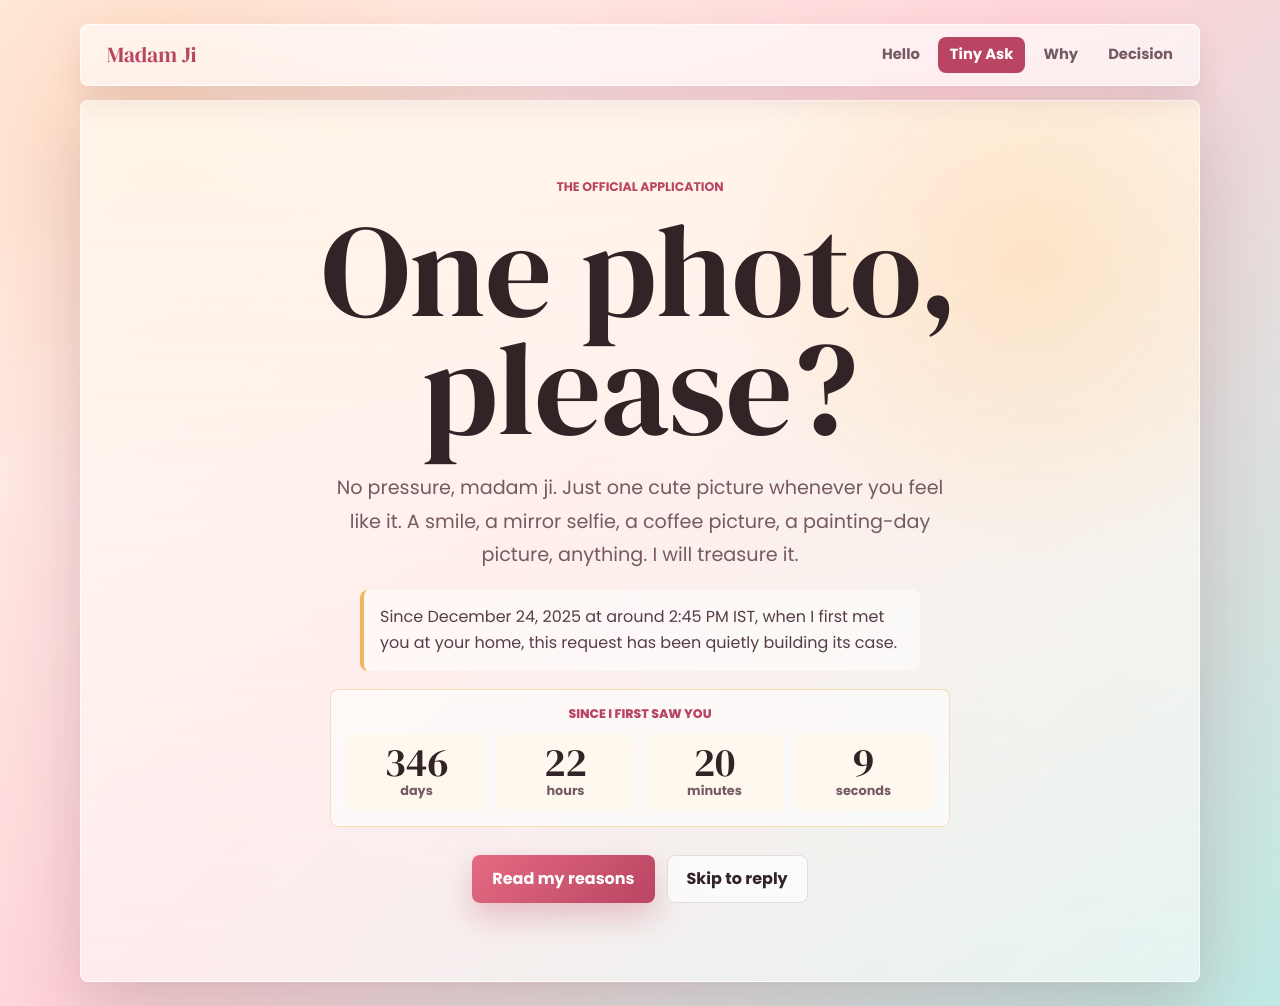
==== ask.html @ c01b5b49 "initial commit" ====
<!DOCTYPE html>
<html lang="en">
  <head>
    <meta charset="UTF-8" />
    <meta name="viewport" content="width=device-width, initial-scale=1.0" />
    <meta name="theme-color" content="#fff8ed" />
    <meta name="apple-mobile-web-app-capable" content="yes" />
    <title>The Request</title>
    <link rel="preconnect" href="https://fonts.googleapis.com" />
    <link rel="preconnect" href="https://fonts.gstatic.com" crossorigin />
    <link
      href="https://fonts.googleapis.com/css2?family=DM+Serif+Display&family=Poppins:wght@400;500;600;700&display=swap"
      rel="stylesheet"
    />
    <link rel="stylesheet" href="./styles.css" />
  </head>
  <body>
    <main class="page">
      <nav class="nav" aria-label="Pages">
        <a class="brand" href="./index.html">Madam Ji</a>
        <div>
          <a href="./index.html">Hello</a>
          <a aria-current="page" href="./ask.html">Tiny Ask</a>
          <a href="./reasons.html">Why</a>
          <a href="./reply.html">Decision</a>
        </div>
      </nav>

      <section class="panel">
        <p class="kicker">The official application</p>
        <h1>One photo, please?</h1>
        <p class="message">
          No pressure, madam ji. Just one cute picture whenever you feel like
          it. A smile, a mirror selfie, a coffee picture, a painting-day
          picture, anything. I will treasure it.
        </p>
        <p class="memory-line">
          Since December 24, 2025 at around 2:45 PM IST, when I first met you at
          your home, this request has been quietly building its case.
        </p>
        <div class="countdown" aria-label="Time since first meeting">
          <p class="countdown-label">Since I first saw you</p>
          <div class="countdown-grid" id="firstMeetCountdown">
            <span><strong id="countDays">0</strong> days</span>
            <span><strong id="countHours">0</strong> hours</span>
            <span><strong id="countMinutes">0</strong> minutes</span>
            <span><strong id="countSeconds">0</strong> seconds</span>
          </div>
        </div>
        <div class="actions">
          <a class="button primary" href="./reasons.html">Read my reasons</a>
          <a class="button secondary" href="./reply.html">Skip to reply</a>
        </div>
      </section>
    </main>
    <script src="./script.js"></script>
  </body>
</html>
---- styles.css ----
:root {
  --ink: #322327;
  --muted: #755963;
  --rose: #e56a82;
  --rose-dark: #b94562;
  --gold: #f4b65d;
  --cream: #fff8ed;
  --peach: #ffd8bf;
  --aqua: #7ecdc4;
  --blue: #1f6f8b;
  --white: #ffffff;
  --shadow: 0 24px 70px rgba(100, 48, 63, 0.22);
}

* {
  box-sizing: border-box;
}

html {
  min-height: 100%;
  -webkit-text-size-adjust: 100%;
  text-size-adjust: 100%;
}

body {
  min-height: 100vh;
  min-height: 100dvh;
  margin: 0;
  padding: env(safe-area-inset-top) env(safe-area-inset-right) env(safe-area-inset-bottom) env(safe-area-inset-left);
  color: var(--ink);
  font-family: "Poppins", system-ui, -apple-system, BlinkMacSystemFont, "Segoe UI", sans-serif;
  background:
    radial-gradient(circle at 12% 12%, rgba(255, 216, 191, 0.9), transparent 28%),
    linear-gradient(135deg, #fff8ed 0%, #ffd4d8 46%, #bfe9e3 100%);
  -webkit-font-smoothing: antialiased;
  text-rendering: geometricPrecision;
}

button,
a {
  -webkit-tap-highlight-color: rgba(185, 69, 98, 0.18);
}

.page {
  width: min(1120px, calc(100% - 32px));
  margin: 0 auto;
  padding: 24px 0;
}

.nav {
  display: flex;
  position: relative;
  z-index: 5;
  align-items: center;
  justify-content: space-between;
  gap: 14px;
  margin-bottom: 14px;
  padding: 12px 14px;
  border: 1px solid rgba(255, 255, 255, 0.72);
  border-radius: 8px;
  background: rgba(255, 255, 255, 0.62);
  box-shadow: 0 12px 32px rgba(100, 48, 63, 0.12);
  -webkit-backdrop-filter: blur(10px);
  backdrop-filter: blur(10px);
}

.nav div {
  display: flex;
  flex-wrap: wrap;
  justify-content: flex-end;
  gap: 6px;
}

.nav a {
  display: inline-flex;
  align-items: center;
  min-height: 36px;
  padding: 0 12px;
  border-radius: 8px;
  color: var(--muted);
  font-size: 0.92rem;
  font-weight: 700;
  text-decoration: none;
}

.nav a[aria-current="page"] {
  color: var(--white);
  background: var(--rose-dark);
}

.nav .brand {
  color: var(--rose-dark);
  font-family: "DM Serif Display", Georgia, serif;
  font-size: 1.35rem;
  font-weight: 400;
}

.hero {
  position: relative;
  display: grid;
  min-height: calc(100vh - 118px);
  overflow: hidden;
  border: 1px solid rgba(255, 255, 255, 0.72);
  border-radius: 8px;
  background: linear-gradient(180deg, rgba(255, 248, 237, 0.82), rgba(255, 255, 255, 0.48));
  box-shadow: var(--shadow);
}

.panel {
  min-height: calc(100vh - 118px);
  padding: clamp(34px, 7vw, 78px);
  border: 1px solid rgba(255, 255, 255, 0.72);
  border-radius: 8px;
  background:
    radial-gradient(circle at 85% 18%, rgba(255, 189, 104, 0.28), transparent 26%),
    linear-gradient(180deg, rgba(255, 248, 237, 0.86), rgba(255, 255, 255, 0.54));
  box-shadow: var(--shadow);
  text-align: center;
}

.panel h1 {
  max-width: 760px;
  margin-right: auto;
  margin-left: auto;
}

.panel > .button {
  margin-top: 30px;
}

.reply-panel {
  display: grid;
  align-content: center;
}

.skyline {
  position: absolute;
  inset: 0;
  overflow: hidden;
  background: linear-gradient(180deg, rgba(255, 239, 218, 0.3), rgba(126, 205, 196, 0.35));
}

.sun {
  position: absolute;
  top: 76px;
  right: 14%;
  width: 120px;
  aspect-ratio: 1;
  border-radius: 50%;
  background: #ffbd68;
  box-shadow: 0 0 0 16px rgba(255, 189, 104, 0.18);
}

.cloud,
.tower,
.dome,
.sea {
  position: absolute;
  display: block;
}

.cloud {
  width: 124px;
  height: 34px;
  border-radius: 999px;
  background: rgba(255, 255, 255, 0.72);
}

.cloud::before,
.cloud::after {
  content: "";
  position: absolute;
  bottom: 8px;
  border-radius: 50%;
  background: inherit;
}

.cloud::before {
  left: 20px;
  width: 44px;
  height: 44px;
}

.cloud::after {
  right: 22px;
  width: 58px;
  height: 58px;
}

.cloud-one {
  top: 92px;
  left: 10%;
}

.cloud-two {
  top: 158px;
  right: 25%;
  width: 92px;
  transform: scale(0.82);
  opacity: 0.68;
}

.tower {
  bottom: 96px;
  width: 84px;
  height: 224px;
  border-radius: 42px 42px 0 0;
  background: linear-gradient(180deg, #8a5a69, #4f566f);
}

.tower::before {
  content: "";
  position: absolute;
  left: 50%;
  bottom: 100%;
  width: 18px;
  height: 64px;
  transform: translateX(-50%);
  border-radius: 14px 14px 0 0;
  background: #4f566f;
}

.tower::after {
  content: "";
  position: absolute;
  inset: 38px 18px auto;
  height: 128px;
  background-image: radial-gradient(circle, rgba(255, 248, 237, 0.7) 2px, transparent 3px);
  background-size: 18px 22px;
}

.tower-one {
  left: 8%;
}

.tower-two {
  right: 8%;
  height: 188px;
  width: 74px;
  opacity: 0.9;
}

.dome {
  left: 50%;
  bottom: 96px;
  width: 240px;
  height: 148px;
  transform: translateX(-50%);
  border-radius: 120px 120px 0 0;
  background: linear-gradient(180deg, #b94562, #6d5367);
}

.dome::before,
.dome::after {
  content: "";
  position: absolute;
  bottom: 0;
  width: 72px;
  height: 96px;
  border-radius: 40px 40px 0 0;
  background: #74546a;
}

.dome::before {
  left: -46px;
}

.dome::after {
  right: -46px;
}

.sea {
  left: -8%;
  right: -8%;
  height: 128px;
  border-radius: 50% 50% 0 0;
  background: rgba(31, 111, 139, 0.92);
}

.sea-one {
  bottom: -58px;
}

.sea-two {
  bottom: -28px;
  opacity: 0.7;
  background: rgba(126, 205, 196, 0.8);
}

.content {
  position: relative;
  z-index: 1;
  align-self: center;
  width: min(680px, calc(100% - 32px));
  margin: 0 auto;
  padding: 48px 0 152px;
  text-align: center;
}

.kicker {
  margin: 0 0 14px;
  color: var(--rose-dark);
  font-size: 0.78rem;
  font-weight: 700;
  letter-spacing: 0;
  text-transform: uppercase;
}

h1 {
  margin: 0;
  font-family: "DM Serif Display", Georgia, serif;
  font-size: clamp(4rem, 12vw, 8.2rem);
  font-weight: 400;
  line-height: 0.9;
}

.message {
  max-width: 610px;
  margin: 24px auto 0;
  color: var(--muted);
  font-size: clamp(1rem, 2vw, 1.2rem);
  line-height: 1.75;
}

.message span {
  color: var(--rose-dark);
  font-weight: 700;
}

.memory-line {
  width: min(560px, 100%);
  margin: 18px auto 0;
  padding: 14px 16px;
  border-left: 4px solid var(--gold);
  border-radius: 8px;
  color: #563e47;
  background: rgba(255, 255, 255, 0.58);
  line-height: 1.65;
  text-align: left;
}

.countdown {
  width: min(620px, 100%);
  margin: 18px auto 0;
  padding: 16px;
  border: 1px solid rgba(244, 182, 93, 0.42);
  border-radius: 8px;
  background: rgba(255, 255, 255, 0.62);
}

.countdown-label {
  margin: 0 0 10px;
  color: var(--rose-dark);
  font-size: 0.78rem;
  font-weight: 800;
  text-transform: uppercase;
}

.countdown-grid {
  display: grid;
  grid-template-columns: repeat(4, 1fr);
  gap: 10px;
}

.countdown-grid span {
  display: grid;
  min-height: 76px;
  align-content: center;
  border-radius: 8px;
  color: var(--muted);
  background: rgba(255, 248, 237, 0.82);
  font-size: 0.8rem;
  font-weight: 700;
}

.countdown-grid strong {
  display: block;
  color: var(--ink);
  font-family: "DM Serif Display", Georgia, serif;
  font-size: clamp(1.7rem, 5vw, 2.5rem);
  font-weight: 400;
  line-height: 1;
}

.note {
  width: min(560px, 100%);
  margin: 28px auto 0;
  padding: 18px 22px;
  border: 1px solid rgba(229, 106, 130, 0.24);
  border-radius: 8px;
  background: rgba(255, 255, 255, 0.56);
  -webkit-backdrop-filter: blur(10px);
  backdrop-filter: blur(10px);
}

.note p {
  margin: 0;
  color: #563e47;
  line-height: 1.65;
}

.actions {
  display: flex;
  justify-content: center;
  flex-wrap: wrap;
  gap: 12px;
  margin-top: 28px;
}

.button {
  display: inline-flex;
  align-items: center;
  justify-content: center;
  min-height: 48px;
  padding: 0 20px;
  border: 0;
  border-radius: 8px;
  color: var(--ink);
  font: inherit;
  font-weight: 700;
  text-decoration: none;
  cursor: pointer;
  transition: transform 180ms ease, box-shadow 180ms ease, background 180ms ease;
}

.button:hover,
.button:focus-visible {
  transform: translateY(-2px);
}

.primary {
  color: var(--white);
  background: linear-gradient(135deg, var(--rose), var(--rose-dark));
  box-shadow: 0 14px 30px rgba(185, 69, 98, 0.28);
}

.secondary {
  background: rgba(255, 255, 255, 0.7);
  box-shadow: inset 0 0 0 1px rgba(117, 89, 99, 0.18);
}

.tiny {
  min-height: 24px;
  margin: 18px 0 0;
  color: #6d5367;
  font-size: 0.92rem;
}

.cute-popup {
  position: fixed;
  inset: 0;
  z-index: 20;
  display: grid;
  place-items: center;
  padding: 18px;
  background: rgba(50, 35, 39, 0.36);
}

.cute-popup[hidden] {
  display: none;
}

.popup-card {
  position: relative;
  width: min(420px, 100%);
  padding: 30px 22px 24px;
  border: 1px solid rgba(255, 255, 255, 0.86);
  border-radius: 8px;
  background:
    radial-gradient(circle at 20% 12%, rgba(255, 189, 104, 0.38), transparent 28%),
    linear-gradient(180deg, rgba(255, 248, 237, 0.98), rgba(255, 233, 236, 0.98));
  box-shadow: 0 24px 80px rgba(50, 35, 39, 0.28);
  text-align: center;
  animation: popupIn 220ms ease-out;
}

.popup-card::before {
  content: "";
  position: absolute;
  top: -16px;
  left: 50%;
  width: 34px;
  height: 34px;
  transform: translateX(-50%) rotate(45deg);
  border-radius: 8px 0 8px 0;
  background: var(--rose);
  box-shadow:
    -16px 16px 0 -5px var(--gold),
    16px 16px 0 -5px var(--aqua);
}

.popup-close {
  position: absolute;
  top: 10px;
  right: 10px;
  display: inline-grid;
  place-items: center;
  width: 34px;
  height: 34px;
  border: 0;
  border-radius: 50%;
  color: var(--muted);
  background: rgba(255, 255, 255, 0.72);
  font: inherit;
  font-weight: 800;
  line-height: 1;
  cursor: pointer;
}

.popup-kicker {
  margin: 8px 0 10px;
  color: var(--rose-dark);
  font-size: 0.78rem;
  font-weight: 800;
  text-transform: uppercase;
}

.popup-line {
  min-height: 72px;
  margin: 0 auto;
  color: var(--ink);
  font-family: "DM Serif Display", Georgia, serif;
  font-size: clamp(1.7rem, 7vw, 2.45rem);
  line-height: 1.1;
}

.popup-actions {
  display: grid;
  grid-template-columns: 1fr;
  gap: 10px;
  margin-top: 22px;
}

.popup-actions .button {
  width: 100%;
}

body.popup-open {
  overflow: hidden;
}

@keyframes popupIn {
  from {
    opacity: 0;
    transform: translateY(16px) scale(0.96);
  }

  to {
    opacity: 1;
    transform: translateY(0) scale(1);
  }
}

.promises {
  display: grid;
  grid-template-columns: repeat(3, 1fr);
  gap: 14px;
  padding: 14px 0 0;
}

.promises article {
  min-height: 166px;
  padding: 22px;
  border-radius: 8px;
  background: rgba(255, 255, 255, 0.72);
  box-shadow: 0 12px 32px rgba(100, 48, 63, 0.12);
}

.promises span {
  color: var(--rose-dark);
  font-weight: 800;
}

.promises h2 {
  margin: 10px 0 8px;
  font-size: 1rem;
}

.promises p {
  margin: 0;
  color: var(--muted);
  line-height: 1.6;
}

@media (max-width: 760px) {
  .page {
    width: min(100% - 20px, 520px);
    padding: 10px 0;
  }

  .nav {
    align-items: flex-start;
    flex-direction: column;
  }

  .nav div {
    justify-content: flex-start;
  }

  .hero {
    min-height: calc(100vh - 108px);
  }

  .panel {
    min-height: calc(100vh - 108px);
    padding: 30px 16px;
  }

  .sun {
    top: 54px;
    right: 8%;
    width: 76px;
  }

  .tower {
    bottom: 82px;
    width: 54px;
    height: 152px;
  }

  .tower-two {
    width: 48px;
    height: 130px;
  }

  .dome {
    bottom: 82px;
    width: 160px;
    height: 98px;
  }

  .dome::before,
  .dome::after {
    width: 48px;
    height: 66px;
  }

  .dome::before {
    left: -28px;
  }

  .dome::after {
    right: -28px;
  }

  .content {
    padding-top: 96px;
    padding-bottom: 138px;
  }

  h1 {
    font-size: clamp(3.6rem, 18vw, 5.6rem);
  }

  .message {
    line-height: 1.65;
  }

  .actions {
    align-items: stretch;
    flex-direction: column;
  }

  .button {
    width: 100%;
  }

  .countdown-grid {
    grid-template-columns: repeat(2, 1fr);
  }

  .promises {
    grid-template-columns: 1fr;
  }

  .popup-card {
    padding: 28px 18px 20px;
  }
}

@media (prefers-reduced-motion: reduce) {
  *,
  *::before,
  *::after {
    scroll-behavior: auto !important;
    animation-duration: 1ms !important;
    transition-duration: 1ms !important;
  }
}
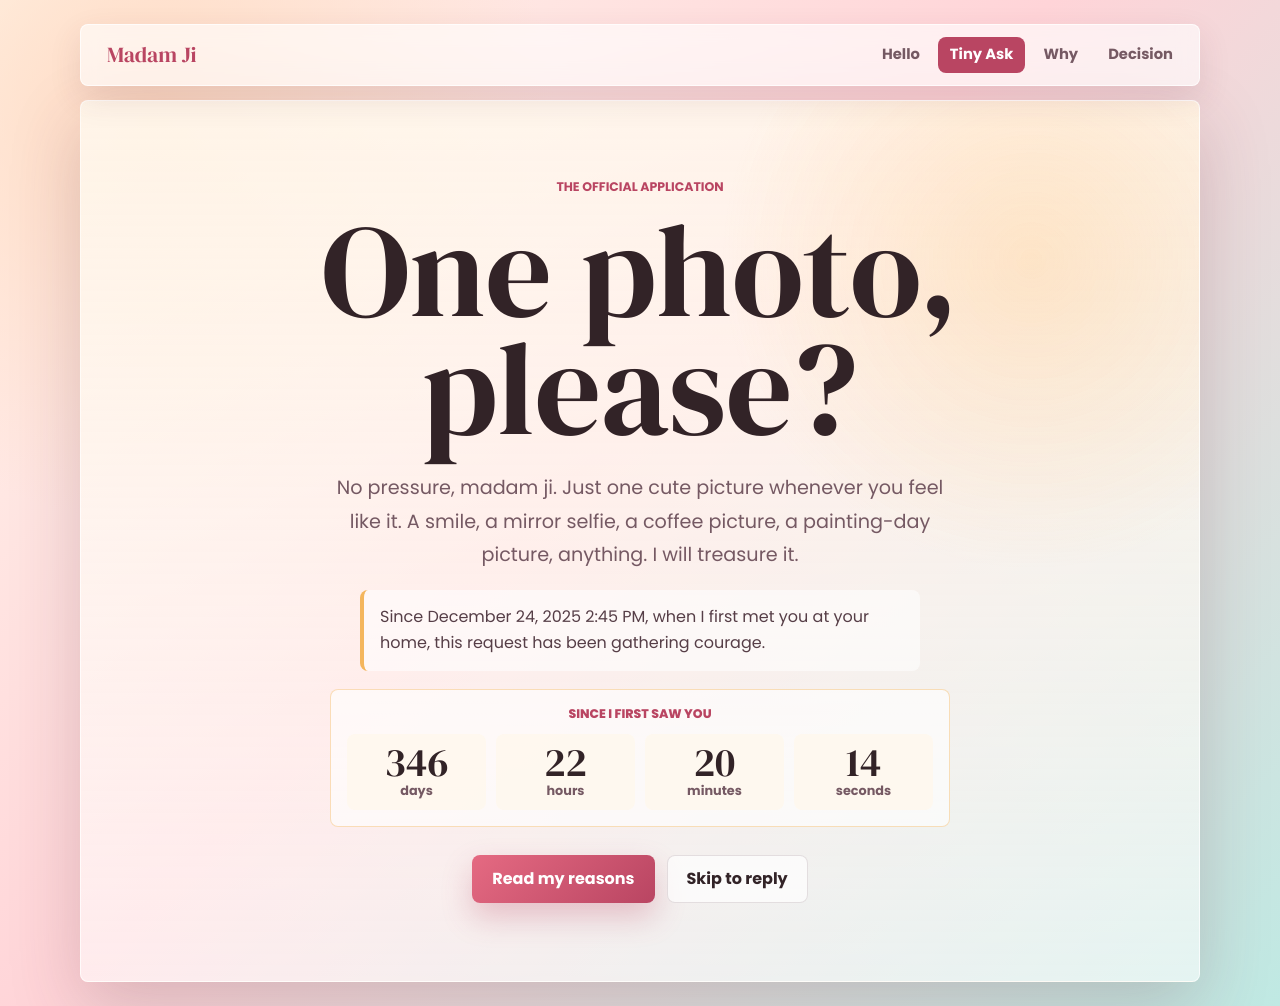
==== commit 7de69723: "added feedback functionality" ====
--- a/ask.html
+++ b/ask.html
@@ -1,4 +1,4 @@
-<!DOCTYPE html>
+<!doctype html>
 <html lang="en">
   <head>
     <meta charset="UTF-8" />
@@ -35,8 +35,8 @@
           picture, anything. I will treasure it.
         </p>
         <p class="memory-line">
-          Since December 24, 2025 at around 2:45 PM IST, when I first met you at
-          your home, this request has been quietly building its case.
+          Since December 24, 2025 2:45 PM, when I first met you at your home,
+          this request has been gathering courage.
         </p>
         <div class="countdown" aria-label="Time since first meeting">
           <p class="countdown-label">Since I first saw you</p>
